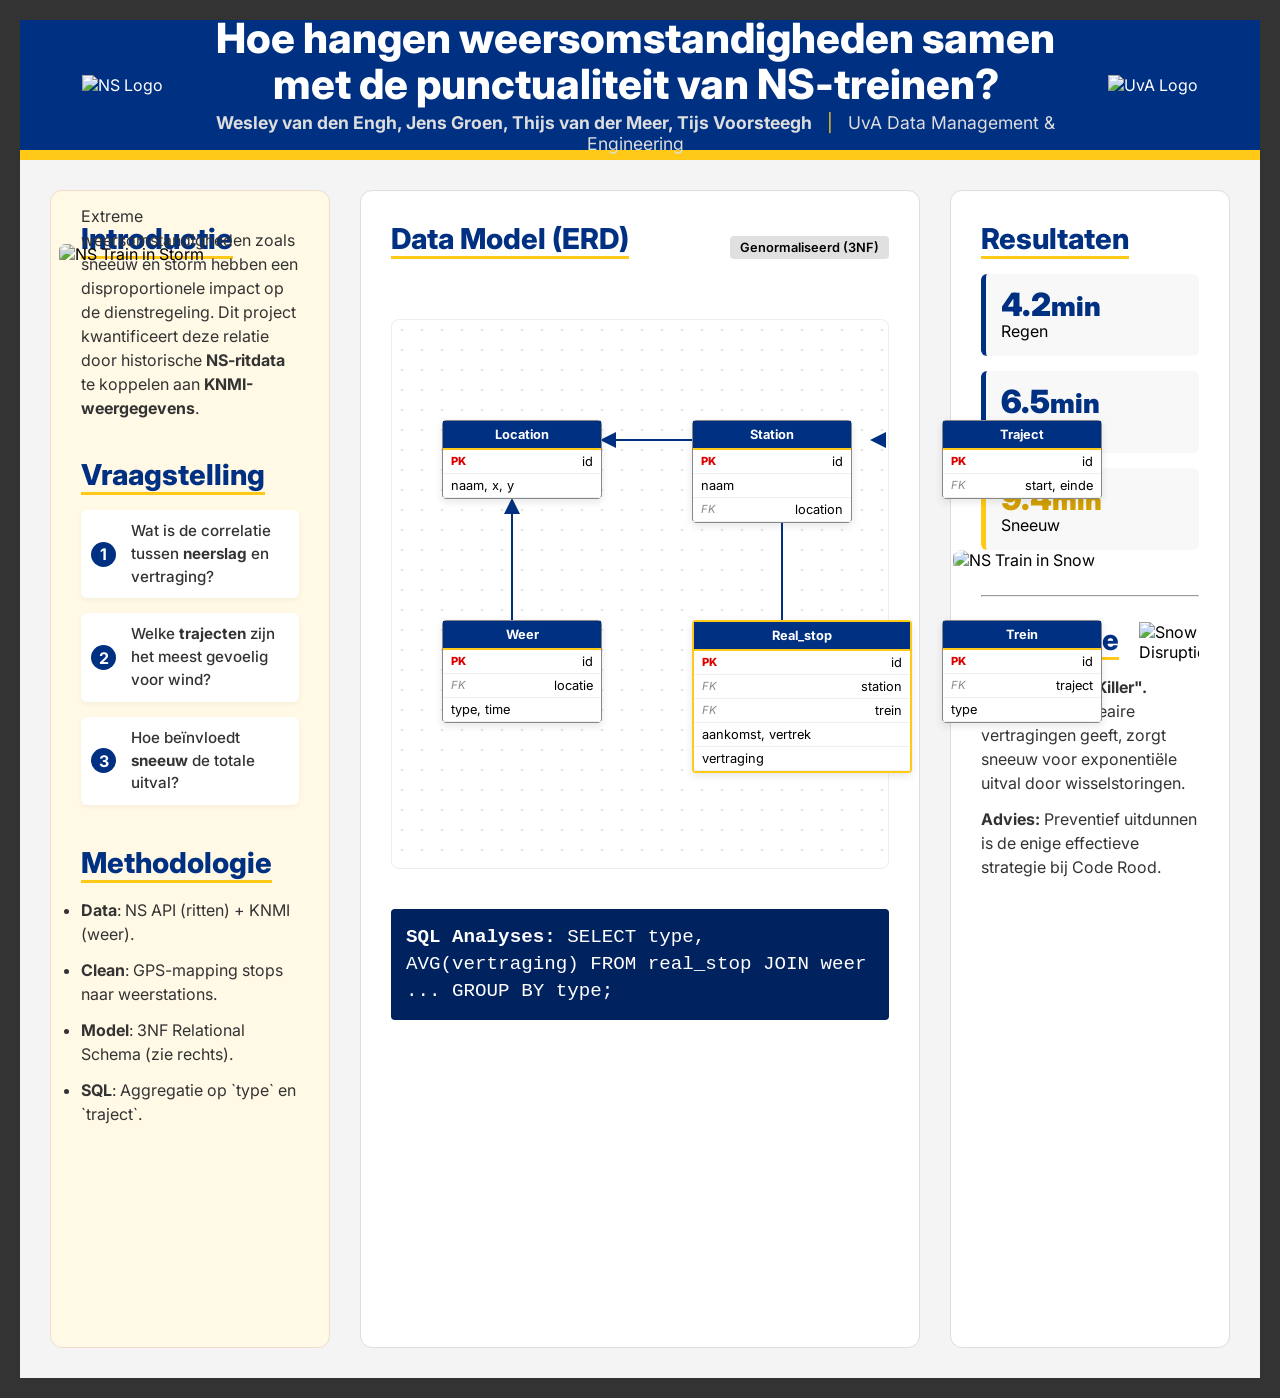
==== poster_v5.html @ eb844a65 "feat: Add initial NS punctuality poster (v5) with associated HTML, CSS, images, and GitHub Pages dep" ====
<!DOCTYPE html>
<html lang="nl">

<head>
    <title>NS Punctualiteit Poster V5 (Perfect)</title>
    <meta charset="UTF-8" />
    <meta name="viewport" content="width=device-width, initial-scale=1.0" />
    <meta name="robots" content="index,follow">
    <meta name="generator" content="GrapesJS Studio">
    <link rel="stylesheet" href="style_v5.css" />
    <link rel="preconnect" href="https://fonts.googleapis.com" />
    <link rel="preconnect" href="https://fonts.gstatic.com" crossorigin="" />
    <link href="https://fonts.googleapis.com/css2?family=Inter:wght@400;500;600;700;800;900&amp;display=swap"
        rel="stylesheet" />
</head>

<body id="ibody" class="gjs-t-body">
    <div class="poster-container" id="iebozi"><!-- HEADER (Compact 140px) -->
        <header class="poster-header" id="i165oh">
            <div class="header-inner" id="i4co4j">
                <div class="logo-area" id="ix5xnq">
                    <img src="ns logo wit.png" alt="NS Logo" style="height: 60px; width: auto;">
                </div>
                <div class="title-area" id="ijaf6h" style="flex: 1; text-align: center;">
                    <h1 id="i59tjm">Hoe hangen weersomstandigheden samen met de punctualiteit van NS-treinen?</h1>
                    <div class="authors" id="iinj3v">
                        <strong id="idc544">Wesley van den Engh, Jens Groen, Thijs van der Meer, Tijs
                            Voorsteegh</strong>
                        <span class="divider" id="it8x1i">|</span>
                        UvA Data Management &amp; Engineering
                    </div>
                </div>
                <div class="logo-area-right">
                    <img src="uva logo wit.png" alt="UvA Logo" style="height: 95px; width: auto;">
                </div>
            </div>
        </header><!-- MAIN GRID (12 Columns) -->
        <main class="content-grid" id="i6zrpr"><!-- LEFT COLUMN (Intro & Qs) -->
            <div class="col-left theme-cream" id="i4kztu">
                <section class="section-intro" id="i0kz2r">
                    <h2 id="iphhjd">Introductie</h2>
                    <img src="header_viz.png" alt="NS Train in Storm"
                        style="width: 120%; margin: -30px 0 -60px -10%; border-radius: 6px; mix-blend-mode: multiply; display: block;">
                    <p id="ibplkp">
                        Extreme weersomstandigheden zoals sneeuw en storm hebben een disproportionele impact op de
                        dienstregeling.
                        Dit project kwantificeert deze relatie door historische <strong id="ik41ry">NS-ritdata</strong>
                        te koppelen
                        aan <strong id="iflnis">KNMI-weergegevens</strong>.
                    </p>
                </section>
                <section class="section-questions" id="ifqhbr">
                    <h2 id="iquelm">Vraagstelling</h2>
                    <div class="q-list" id="iv0a2s">
                        <div class="q-item" id="idq02r">
                            <span class="q-badge" id="i4v9b4">1</span>
                            <p id="i2laio">Wat is de correlatie tussen <strong id="indpdh">neerslag</strong> en
                                vertraging?</p>
                        </div>
                        <div class="q-item" id="i0a3zn">
                            <span class="q-badge" id="i7q2hf">2</span>
                            <p id="ip3gyn">Welke <strong id="ivfgai">trajecten</strong> zijn het meest gevoelig voor
                                wind?</p>
                        </div>
                        <div class="q-item" id="ikbr3p">
                            <span class="q-badge" id="ihit8l">3</span>
                            <p id="ih9c2a">Hoe beïnvloedt <strong id="itdqfd">sneeuw</strong> de totale uitval?</p>
                        </div>
                    </div>
                </section>
                <section class="section-methods" id="iiashw">
                    <h2 id="icwb0k">Methodologie</h2>
                    <ul class="method-steps" id="iol0ii">
                        <li id="it79hl">
                            <strong id="in3hyl">Data</strong>: NS API (ritten) + KNMI (weer).
                        </li>
                        <li id="i25z2m">
                            <strong id="ib4r9h">Clean</strong>: GPS-mapping stops naar weerstations.
                        </li>
                        <li id="i9gk7u">
                            <strong id="ivbn16">Model</strong>: 3NF Relational Schema (zie rechts).
                        </li>
                        <li id="ij147t">
                            <strong id="iy8ryc">SQL</strong>: Aggregatie op `type` en `traject`.
                        </li>
                    </ul>
                </section>
            </div><!-- CENTER COLUMN (Native ERD - Reorganized) -->
            <div class="col-center theme-white erd-wrapper" id="i9kh28">
                <div class="erd-header" id="ib1dej">
                    <h2 id="i619ug">Data Model (ERD)</h2>
                    <span class="badge" id="iylq1h">Genormaliseerd (3NF)</span>
                </div>
                <div class="erd-canvas" id="i6p9lw">
                    <!-- TABLES (Topologically Sorted for V5) --><!-- COLUMN 1: Environment -->
                    <div class="db-table pos-location" id="imzcxq">
                        <div class="db-head" id="ijz1ko">Location</div>
                        <div class="db-row" id="ieo3nr">
                            <span class="pk" id="i2s9yg">PK</span> id
                        </div>
                        <div class="db-row" id="i0p5ex">naam, x, y</div>
                    </div>
                    <div class="db-table pos-weer" id="irf6g9">
                        <div class="db-head" id="iat4nl">Weer</div>
                        <div class="db-row" id="ia05j9">
                            <span class="pk" id="i6vl9x">PK</span> id
                        </div>
                        <div class="db-row" id="ifjst7">
                            <span class="fk" id="i3yp2u">FK</span> locatie
                        </div>
                        <div class="db-row" id="ivfs3w">type, time</div>
                    </div><!-- COLUMN 2: Infrastructure -->
                    <div class="db-table pos-station" id="i8b4rq">
                        <div class="db-head" id="ir6gvj">Station</div>
                        <div class="db-row" id="i0k1vk">
                            <span class="pk" id="iwtcem">PK</span> id
                        </div>
                        <div class="db-row" id="iqco2y">naam</div>
                        <div class="db-row" id="i7sp4z">
                            <span class="fk" id="itj8dd">FK</span> location
                        </div>
                    </div>
                    <div class="db-table pos-realstop" id="ikid7p">
                        <div class="db-head" id="i68mpi">Real_stop</div>
                        <div class="db-row" id="i4q5zf">
                            <span class="pk" id="ih8ojl">PK</span> id
                        </div>
                        <div class="db-row" id="i6gggn">
                            <span class="fk" id="i7lcjk">FK</span> station
                        </div>
                        <div class="db-row" id="i8pi9i">
                            <span class="fk" id="ixc5f7">FK</span> trein
                        </div>
                        <div class="db-row" id="itov5g">aankomst, vertrek</div>
                        <div class="db-row" id="ixu6en">vertraging</div>
                    </div><!-- COLUMN 3: Logistics -->
                    <div class="db-table pos-traject" id="ivg789">
                        <div class="db-head" id="iktiwj">Traject</div>
                        <div class="db-row" id="ikq9dg">
                            <span class="pk" id="iig0rs">PK</span> id
                        </div>
                        <div class="db-row" id="i84c63">
                            <span class="fk" id="i6bex4">FK</span> start, einde
                        </div>
                    </div>
                    <div class="db-table pos-trein" id="i0lf6h">
                        <div class="db-head" id="i6cwhg">Trein</div>
                        <div class="db-row" id="if8k9a">
                            <span class="pk" id="ihrvbf">PK</span> id
                        </div>
                        <div class="db-row" id="itwn0r">
                            <span class="fk" id="isml3n">FK</span> traject
                        </div>
                        <div class="db-row" id="iih4x7">type</div>
                    </div><!-- ORTHOGONAL CONNECTORS (V5) --><!-- 1:1 Pixel Mapping with CSS positions -->
                    <svg width="100%" height="100%" class="erd-svg" id="iydcxv">
                        <defs id="iplhz4">
                            <marker id="arrow" markerWidth="8" markerHeight="8" refX="7" refY="4" orient="auto">
                                <path d="M0,0 L0,8 L8,4 z" fill="#003082" id="icg04m"></path>
                            </marker>
                        </defs>
                        <path d="M 120 300 L 120 250 L 120 180" stroke="#003082" stroke-width="2" fill="none"
                            marker-end="url(#arrow)" id="iug8hu"></path>
                        <path d="M 300 120 L 255 120 L 210 120" stroke="#003082" stroke-width="2" fill="none"
                            marker-end="url(#arrow)" id="idstsp"></path>
                        <path d="M 390 300 L 390 240 L 390 180" stroke="#003082" stroke-width="2" fill="none"
                            marker-end="url(#arrow)" id="iujpsm"></path>
                        <path d="M 520 350 L 535 350 L 535 350 L 550 350" stroke="#003082" stroke-width="2" fill="none"
                            marker-end="url(#arrow)" id="i7xxfa"></path>
                        <path d="M 640 300 L 640 240 L 640 180" stroke="#003082" stroke-width="2" fill="none"
                            marker-end="url(#arrow)" id="i73jt7"></path>
                        <path d="M 550 120 L 515 120 L 480 120" stroke="#003082" stroke-width="2" stroke-dasharray="4,4"
                            fill="none" marker-end="url(#arrow)" id="ii979p"></path>
                    </svg>
                </div> <!-- End ERD Canvas -->
                <div class="sql-box" id="ijz3jg">
                    <strong id="i7axw1">SQL Analyses:</strong>
                    <code id="iwkacv">SELECT type, AVG(vertraging) FROM real_stop JOIN weer ... GROUP BY type;</code>
                </div>
            </div><!-- RIGHT COLUMN (Results) -->
            <div id="isrvw1" role="complementary" aria-label="Rechter kolom: resultaten en conclusie"
                class="col-right theme-white">
                <section id="idop7s" role="region" aria-labelledby="itply2" class="section-results">
                    <h2 id="itply2">Resultaten</h2>
                    <div id="ipv1dk" class="stats-grid">
                        <div id="imlw4k" class="stat-item">
                            <div id="ih6k0o" class="stat-val blue">4.2<small id="ib9kp3">min</small>
                            </div>
                            <div id="i5z89w" class="stat-label">Regen</div>
                        </div>
                        <div id="iml3uy" class="stat-item">
                            <div id="i5lj05" class="stat-val blue">6.5<small id="iws4cp">min</small>
                            </div>
                            <div id="iyhyic" class="stat-label">Storm</div>
                        </div>
                        <div id="ifjmhs" class="stat-item">
                            <div id="ivin1o" class="stat-val yellow">9.4<small id="i7fjoj">min</small>
                            </div>
                            <div id="ib4ffh" class="stat-label">Sneeuw</div>
                        </div>
                    </div>
                    <img src="footer_viz.png" alt="NS Train in Snow"
                        style="width: 100%; border-radius: 6px; margin-bottom: -105px; margin-left: -28.5px; margin-top: -50px; mix-blend-mode: multiply; mask-image: radial-gradient(ellipse at center, black 70%, transparent 100%); -webkit-mask-image: radial-gradient(ellipse at center, black 70%, transparent 100%);">
                </section>
                <hr aria-hidden="true" class="section-sep" id="ik705g" />
                <section id="i0u1h9" role="region" aria-labelledby="ifzh3f" class="section-conclusion">
                    <h2 id="ifzh3f">Conclusie</h2>
                    <img src="snow_icon.png" alt="Snow Disruption"
                        style="width: 60px; float: right; margin-left: 10px; margin-bottom: 5px;">
                    <p id="i8s6fl">
                        <strong id="iincqs">Sneeuw is de "Killer".</strong> Terwijl regen lineaire vertragingen geeft,
                        zorgt sneeuw
                        voor exponentiële uitval door wisselstoringen.
                    </p>
                    <p id="izcbnh">
                        <strong id="ieqrkg">Advies:</strong> Preventief uitdunnen is de enige effectieve strategie bij
                        Code Rood.
                    </p>
                </section>
            </div>
        </main>
    </div>
</body>

</html>
---- style_v5.css ----
/* RESET */
* {
    box-sizing: border-box;
    margin: 0;
    padding: 0;
}

:root {
    --ns-blue: #003082;
    --ns-yellow: #FFC917;
    --cream: #FFF9E6;
    --white: #FFFFFF;
    --text: #111111;
    --grey-light: #F4F4F4;
}

body {
    background: #333;
    font-family: 'Inter', sans-serif;
    display: flex;
    justify-content: center;
    padding: 20px;
}

/* A0 CONTAINER (Fixed Pixel Equivalent) */
.poster-container {
    width: 1920px;
    height: 1358px;
    /* A0 Aspect Ratio */
    background: white;
    display: flex;
    flex-direction: column;
    overflow: hidden;
    /* Strict containment */
}

/* COMPACT HEADER (140px) */
.poster-header {
    height: 140px;
    background: var(--ns-blue);
    color: white;
    border-bottom: 10px solid var(--ns-yellow);
    display: flex;
    align-items: center;
    justify-content: center;
}

.header-inner {
    width: 90%;
    display: flex;
    align-items: center;
    gap: 40px;
}

.ns-logo {
    width: 80px;
    height: 80px;
}

.title-area h1 {
    font-size: 2.6rem;
    font-weight: 800;
    line-height: 1.1;
    margin-bottom: 5px;
}

.authors {
    font-size: 1.1rem;
    color: #DDD;
}

.divider {
    color: var(--ns-yellow);
    margin: 0 10px;
}

/* MAIN GRID (3 Columns) */
.content-grid {
    flex: 1;
    display: grid;
    grid-template-columns: 1fr 2fr 1fr;
    /* Use fr to handle gap subtraction automatically */
    gap: 30px;
    padding: 30px;
    background: var(--grey-light);
}

/* COLUMNS */
.col-left,
.col-center,
.col-right {
    display: flex;
    flex-direction: column;
    gap: 25px;
}

.col-left {
    background: var(--cream);
    padding: 30px;
    border-radius: 12px;
    border: 1px solid #EEDDCC;
}

.col-center {
    background: white;
    padding: 30px;
    border-radius: 12px;
    border: 1px solid #DDD;
}

.col-right {
    background: white;
    padding: 30px;
    border-radius: 12px;
    border: 1px solid #DDD;
}

/* TYPOGRAPHY COMPACT */
h2 {
    color: var(--ns-blue);
    font-size: 1.8rem;
    font-weight: 800;
    margin-bottom: 15px;
    border-bottom: 3px solid var(--ns-yellow);
    display: inline-block;
}

p,
li {
    font-size: 1rem;
    line-height: 1.5;
    color: #333;
    margin-bottom: 12px;
}

/* QUESTION LIST */
.q-item {
    display: flex;
    gap: 15px;
    margin-bottom: 15px;
    align-items: center;
    background: white;
    padding: 10px;
    border-radius: 6px;
    box-shadow: 0 2px 5px rgba(0, 0, 0, 0.05);
}

.q-badge {
    background: var(--ns-blue);
    color: white;
    font-weight: bold;
    width: 25px;
    height: 25px;
    display: flex;
    align-items: center;
    justify-content: center;
    border-radius: 50%;
    flex-shrink: 0;
}

.q-item p {
    margin: 0;
    font-size: 0.95rem;
    font-weight: 500;
}

/* NATIVE ERD (V5 Topology) */
.erd-wrapper {
    /* Removed flex: 1 to prevent excessive height */
    display: flex;
    flex-direction: column;
}

.erd-header {
    display: flex;
    justify-content: space-between;
    align-items: center;
    margin-bottom: 20px;
}

.badge {
    background: #E0E0E0;
    padding: 4px 10px;
    border-radius: 4px;
    font-size: 0.8rem;
    font-weight: 600;
}

.erd-canvas {
    position: relative;
    border: 1px solid #EEE;
    border-radius: 8px;
    background-image: radial-gradient(#E0E0E0 1px, transparent 1px);
    background-size: 20px 20px;
    height: 550px;
    /* Adjusted to fit content (~460px) + padding */
}

/* DB TABLES (Compact) */
.db-table {
    position: absolute;
    background: white;
    border: 1px solid #888;
    border-radius: 4px;
    box-shadow: 0 3px 8px rgba(0, 0, 0, 0.1);
    width: 160px;
    /* Narrower */
    font-size: 0.8rem;
    z-index: 2;
}

.chart-simple {
    height: 150px;
    background: #F4F4F4;
    border-radius: 6px;
    border: 1px dashed #CCC;
    margin-top: 20px;
    display: flex;
    align-items: center;
    justify-content: center;
    color: #888;
    font-size: 0.9rem;
}

.chart-simple::after {
    content: "Visualisatie hier";
}

.db-head {
    background: var(--ns-blue);
    color: white;
    padding: 6px;
    font-weight: 700;
    text-align: center;
    border-bottom: 2px solid var(--ns-yellow);
}

.db-row {
    padding: 4px 8px;
    border-bottom: 1px solid #F0F0F0;
    display: flex;
    justify-content: space-between;
}

.pk {
    color: #D00;
    font-weight: 800;
    font-size: 0.7rem;
}

.fk {
    color: #888;
    font-style: italic;
    font-size: 0.7rem;
}

/* ERD COORDINATES (Optimized) */
/* Col 1 */
.pos-location {
    top: 100px;
    left: 50px;
}

.pos-weer {
    top: 300px;
    left: 50px;
}

/* Col 2 */
.pos-station {
    top: 100px;
    left: 300px;
}

.pos-realstop {
    top: 300px;
    left: 300px;
    width: 220px;
    border: 2px solid var(--ns-yellow);
}

/* Col 3 */
.pos-traject {
    top: 100px;
    left: 550px;
}

.pos-trein {
    top: 300px;
    left: 550px;
}

/* SVG */
.erd-svg {
    position: absolute;
    top: 0;
    left: 0;
    z-index: 1;
    pointer-events: none;
}

.sql-box {
    margin-top: 15px;
    background: #00225E;
    color: #FFF;
    padding: 15px;
    border-radius: 4px;
    font-size: 1.2rem;
    /* Increased from 0.8rem */
    font-family: monospace;
    line-height: 1.4;
}

/* STATS */
.stats-grid {
    display: grid;
    grid-template-columns: 1fr;
    gap: 15px;
}

.stat-item {
    background: #F8F8F8;
    padding: 15px;
    border-radius: 6px;
    border-left: 5px solid #CCC;
}

.stat-val {
    font-size: 2rem;
    font-weight: 900;
    line-height: 1;
}

.stat-val.blue {
    color: var(--ns-blue);
    border-color: var(--ns-blue);
}

.stat-val.yellow {
    color: #D4A000;
}

.stat-item:nth-child(1) {
    border-color: var(--ns-blue);
}

.stat-item:nth-child(2) {
    border-color: var(--ns-blue);
}

.stat-item:nth-child(3) {
    border-color: var(--ns-yellow);
}

.bar-group {
    margin-top: 20px;
}

.bar {
    height: 10px;
    background: #CCC;
    border-radius: 5px;
    margin-top: 5px;
}

.bar.alert {
    background: #D00;
}

.footer-mini {
    margin-top: auto;
    font-size: 0.8rem;
    color: #AAA;
    text-transform: uppercase;
    text-align: right;
}@media print { @page { size: 1920px 1358px; margin: 0; } body { margin: 0; padding: 0; background: white; width: 1920px; height: 1358px; overflow: hidden; -webkit-print-color-adjust: exact; print-color-adjust: exact; } .poster-container { margin: 0; border: none; width: 100%; height: 100%; box-shadow: none; page-break-inside: avoid; } }
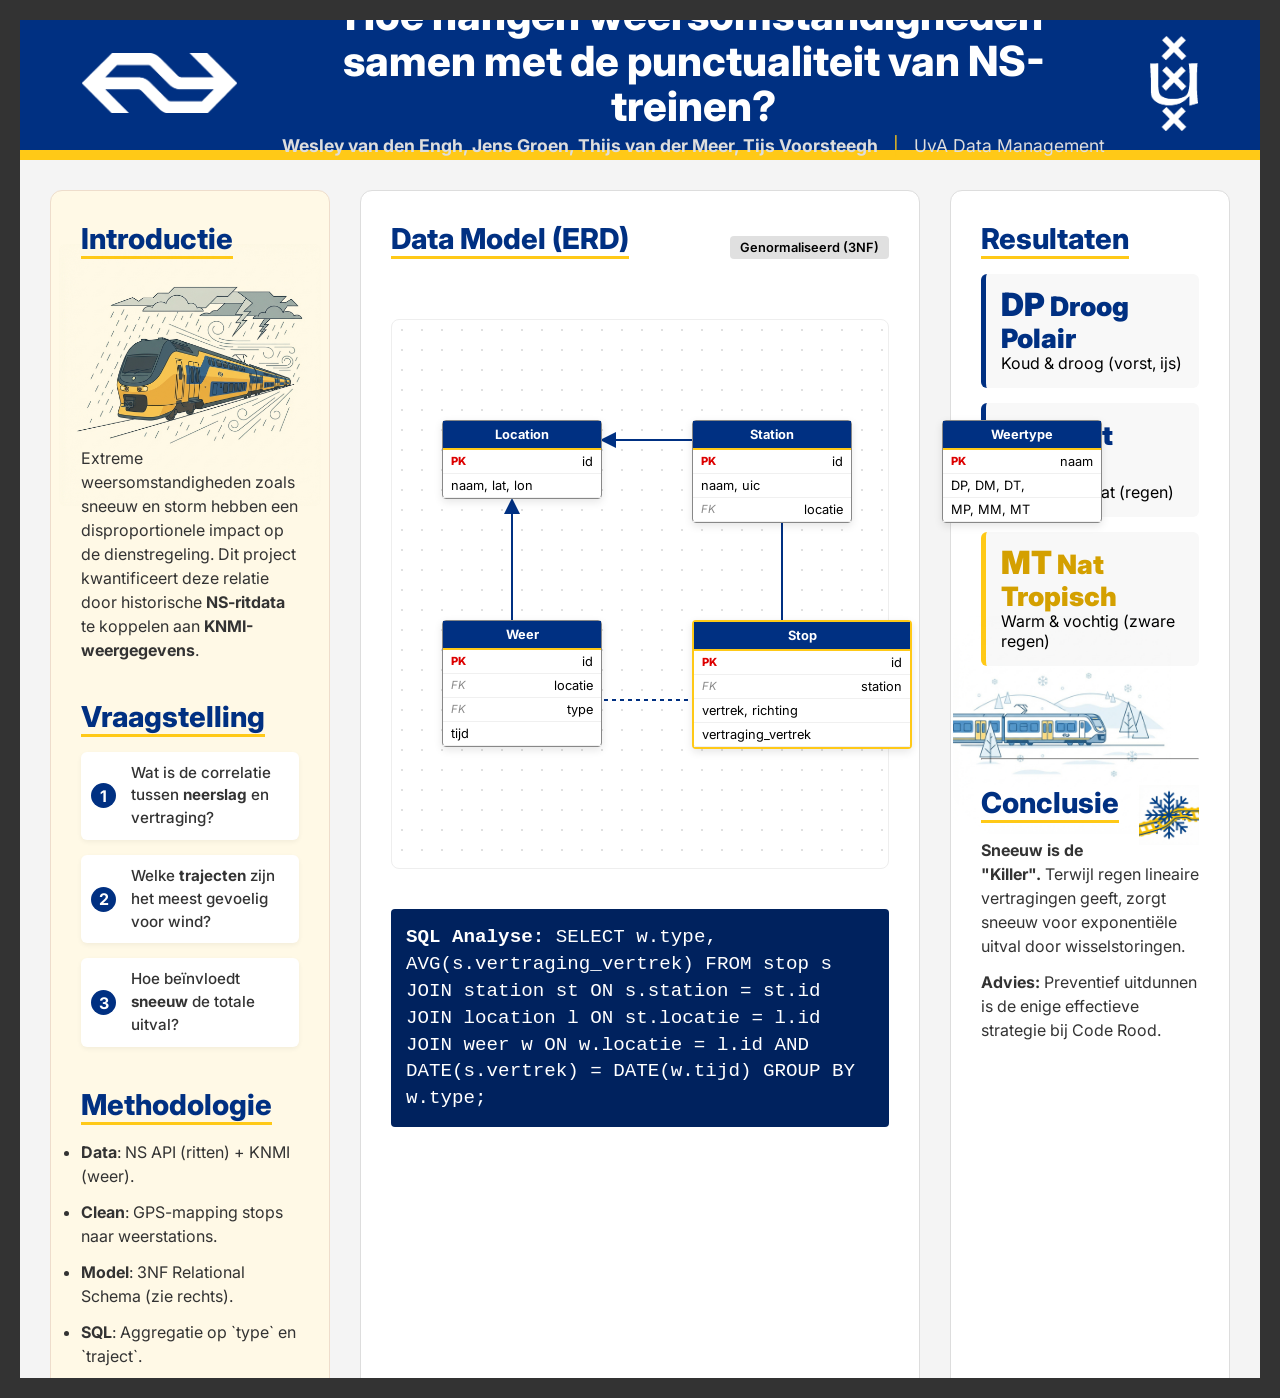
==== commit 31f4c7ff: "Add README, .gitignore, fix NS.py bugs, update poster ERD/SQL/stats, remove unnecessary files Agent-" ====
--- a/poster_v5.html
+++ b/poster_v5.html
@@ -2,7 +2,7 @@
 <html lang="nl">
 
 <head>
-    <title>NS Punctualiteit Poster V5 (Perfect)</title>
+    <title>NS Punctualiteit Poster</title>
     <meta charset="UTF-8" />
     <meta name="viewport" content="width=device-width, initial-scale=1.0" />
     <meta name="robots" content="index,follow">
@@ -92,13 +92,14 @@
                     <span class="badge" id="iylq1h">Genormaliseerd (3NF)</span>
                 </div>
                 <div class="erd-canvas" id="i6p9lw">
-                    <!-- TABLES (Topologically Sorted for V5) --><!-- COLUMN 1: Environment -->
+                    <!-- TABLES (Actual DB schema: location, station, stop, weer, weertype) -->
+                    <!-- COLUMN 1: Environment -->
                     <div class="db-table pos-location" id="imzcxq">
                         <div class="db-head" id="ijz1ko">Location</div>
                         <div class="db-row" id="ieo3nr">
                             <span class="pk" id="i2s9yg">PK</span> id
                         </div>
-                        <div class="db-row" id="i0p5ex">naam, x, y</div>
+                        <div class="db-row" id="i0p5ex">naam, lat, lon</div>
                     </div>
                     <div class="db-table pos-weer" id="irf6g9">
                         <div class="db-head" id="iat4nl">Weer</div>
@@ -108,74 +109,63 @@
                         <div class="db-row" id="ifjst7">
                             <span class="fk" id="i3yp2u">FK</span> locatie
                         </div>
-                        <div class="db-row" id="ivfs3w">type, time</div>
+                        <div class="db-row" id="ivfs3w">
+                            <span class="fk" id="i3yp2v">FK</span> type
+                        </div>
+                        <div class="db-row">tijd</div>
                     </div><!-- COLUMN 2: Infrastructure -->
                     <div class="db-table pos-station" id="i8b4rq">
                         <div class="db-head" id="ir6gvj">Station</div>
                         <div class="db-row" id="i0k1vk">
                             <span class="pk" id="iwtcem">PK</span> id
                         </div>
-                        <div class="db-row" id="iqco2y">naam</div>
+                        <div class="db-row" id="iqco2y">naam, uic</div>
                         <div class="db-row" id="i7sp4z">
-                            <span class="fk" id="itj8dd">FK</span> location
+                            <span class="fk" id="itj8dd">FK</span> locatie
                         </div>
                     </div>
                     <div class="db-table pos-realstop" id="ikid7p">
-                        <div class="db-head" id="i68mpi">Real_stop</div>
+                        <div class="db-head" id="i68mpi">Stop</div>
                         <div class="db-row" id="i4q5zf">
                             <span class="pk" id="ih8ojl">PK</span> id
                         </div>
                         <div class="db-row" id="i6gggn">
                             <span class="fk" id="i7lcjk">FK</span> station
                         </div>
-                        <div class="db-row" id="i8pi9i">
-                            <span class="fk" id="ixc5f7">FK</span> trein
-                        </div>
-                        <div class="db-row" id="itov5g">aankomst, vertrek</div>
-                        <div class="db-row" id="ixu6en">vertraging</div>
-                    </div><!-- COLUMN 3: Logistics -->
-                    <div class="db-table pos-traject" id="ivg789">
-                        <div class="db-head" id="iktiwj">Traject</div>
-                        <div class="db-row" id="ikq9dg">
-                            <span class="pk" id="iig0rs">PK</span> id
-                        </div>
-                        <div class="db-row" id="i84c63">
-                            <span class="fk" id="i6bex4">FK</span> start, einde
-                        </div>
-                    </div>
+                        <div class="db-row" id="itov5g">vertrek, richting</div>
+                        <div class="db-row" id="ixu6en">vertraging_vertrek</div>
+                    </div><!-- COLUMN 3: Classification -->
                     <div class="db-table pos-trein" id="i0lf6h">
-                        <div class="db-head" id="i6cwhg">Trein</div>
+                        <div class="db-head" id="i6cwhg">Weertype</div>
                         <div class="db-row" id="if8k9a">
-                            <span class="pk" id="ihrvbf">PK</span> id
-                        </div>
-                        <div class="db-row" id="itwn0r">
-                            <span class="fk" id="isml3n">FK</span> traject
-                        </div>
-                        <div class="db-row" id="iih4x7">type</div>
-                    </div><!-- ORTHOGONAL CONNECTORS (V5) --><!-- 1:1 Pixel Mapping with CSS positions -->
+                            <span class="pk" id="ihrvbf">PK</span> naam
+                        </div>
+                        <div class="db-row" id="iih4x7">DP, DM, DT,</div>
+                        <div class="db-row">MP, MM, MT</div>
+                    </div><!-- ORTHOGONAL CONNECTORS -->
                     <svg width="100%" height="100%" class="erd-svg" id="iydcxv">
                         <defs id="iplhz4">
                             <marker id="arrow" markerWidth="8" markerHeight="8" refX="7" refY="4" orient="auto">
                                 <path d="M0,0 L0,8 L8,4 z" fill="#003082" id="icg04m"></path>
                             </marker>
                         </defs>
+                        <!-- Weer.locatie -> Location -->
                         <path d="M 120 300 L 120 250 L 120 180" stroke="#003082" stroke-width="2" fill="none"
                             marker-end="url(#arrow)" id="iug8hu"></path>
+                        <!-- Station.locatie -> Location -->
                         <path d="M 300 120 L 255 120 L 210 120" stroke="#003082" stroke-width="2" fill="none"
                             marker-end="url(#arrow)" id="idstsp"></path>
+                        <!-- Stop.station -> Station -->
                         <path d="M 390 300 L 390 240 L 390 180" stroke="#003082" stroke-width="2" fill="none"
                             marker-end="url(#arrow)" id="iujpsm"></path>
-                        <path d="M 520 350 L 535 350 L 535 350 L 550 350" stroke="#003082" stroke-width="2" fill="none"
-                            marker-end="url(#arrow)" id="i7xxfa"></path>
-                        <path d="M 640 300 L 640 240 L 640 180" stroke="#003082" stroke-width="2" fill="none"
-                            marker-end="url(#arrow)" id="i73jt7"></path>
-                        <path d="M 550 120 L 515 120 L 480 120" stroke="#003082" stroke-width="2" stroke-dasharray="4,4"
+                        <!-- Weer.type -> Weertype -->
+                        <path d="M 180 380 L 530 380 L 530 330" stroke="#003082" stroke-width="2" stroke-dasharray="4,4"
                             fill="none" marker-end="url(#arrow)" id="ii979p"></path>
                     </svg>
                 </div> <!-- End ERD Canvas -->
                 <div class="sql-box" id="ijz3jg">
-                    <strong id="i7axw1">SQL Analyses:</strong>
-                    <code id="iwkacv">SELECT type, AVG(vertraging) FROM real_stop JOIN weer ... GROUP BY type;</code>
+                    <strong id="i7axw1">SQL Analyse:</strong>
+                    <code id="iwkacv">SELECT w.type, AVG(s.vertraging_vertrek) FROM stop s JOIN station st ON s.station = st.id JOIN location l ON st.locatie = l.id JOIN weer w ON w.locatie = l.id AND DATE(s.vertrek) = DATE(w.tijd) GROUP BY w.type;</code>
                 </div>
             </div><!-- RIGHT COLUMN (Results) -->
             <div id="isrvw1" role="complementary" aria-label="Rechter kolom: resultaten en conclusie"
@@ -184,19 +174,19 @@
                     <h2 id="itply2">Resultaten</h2>
                     <div id="ipv1dk" class="stats-grid">
                         <div id="imlw4k" class="stat-item">
-                            <div id="ih6k0o" class="stat-val blue">4.2<small id="ib9kp3">min</small>
+                            <div id="ih6k0o" class="stat-val blue">DP<small id="ib9kp3"> Droog Polair</small>
                             </div>
-                            <div id="i5z89w" class="stat-label">Regen</div>
+                            <div id="i5z89w" class="stat-label">Koud &amp; droog (vorst, ijs)</div>
                         </div>
                         <div id="iml3uy" class="stat-item">
-                            <div id="i5lj05" class="stat-val blue">6.5<small id="iws4cp">min</small>
+                            <div id="i5lj05" class="stat-val blue">MM<small id="iws4cp"> Nat Matig</small>
                             </div>
-                            <div id="iyhyic" class="stat-label">Storm</div>
+                            <div id="iyhyic" class="stat-label">Gematigd &amp; nat (regen)</div>
                         </div>
                         <div id="ifjmhs" class="stat-item">
-                            <div id="ivin1o" class="stat-val yellow">9.4<small id="i7fjoj">min</small>
+                            <div id="ivin1o" class="stat-val yellow">MT<small id="i7fjoj"> Nat Tropisch</small>
                             </div>
-                            <div id="ib4ffh" class="stat-label">Sneeuw</div>
+                            <div id="ib4ffh" class="stat-label">Warm &amp; vochtig (zware regen)</div>
                         </div>
                     </div>
                     <img src="footer_viz.png" alt="NS Train in Snow"
--- a/style_v5.css
+++ b/style_v5.css
@@ -209,23 +209,6 @@
     z-index: 2;
 }
 
-.chart-simple {
-    height: 150px;
-    background: #F4F4F4;
-    border-radius: 6px;
-    border: 1px dashed #CCC;
-    margin-top: 20px;
-    display: flex;
-    align-items: center;
-    justify-content: center;
-    color: #888;
-    font-size: 0.9rem;
-}
-
-.chart-simple::after {
-    content: "Visualisatie hier";
-}
-
 .db-head {
     background: var(--ns-blue);
     color: white;
@@ -280,13 +263,8 @@
 }
 
 /* Col 3 */
-.pos-traject {
+.pos-trein {
     top: 100px;
-    left: 550px;
-}
-
-.pos-trein {
-    top: 300px;
     left: 550px;
 }
 
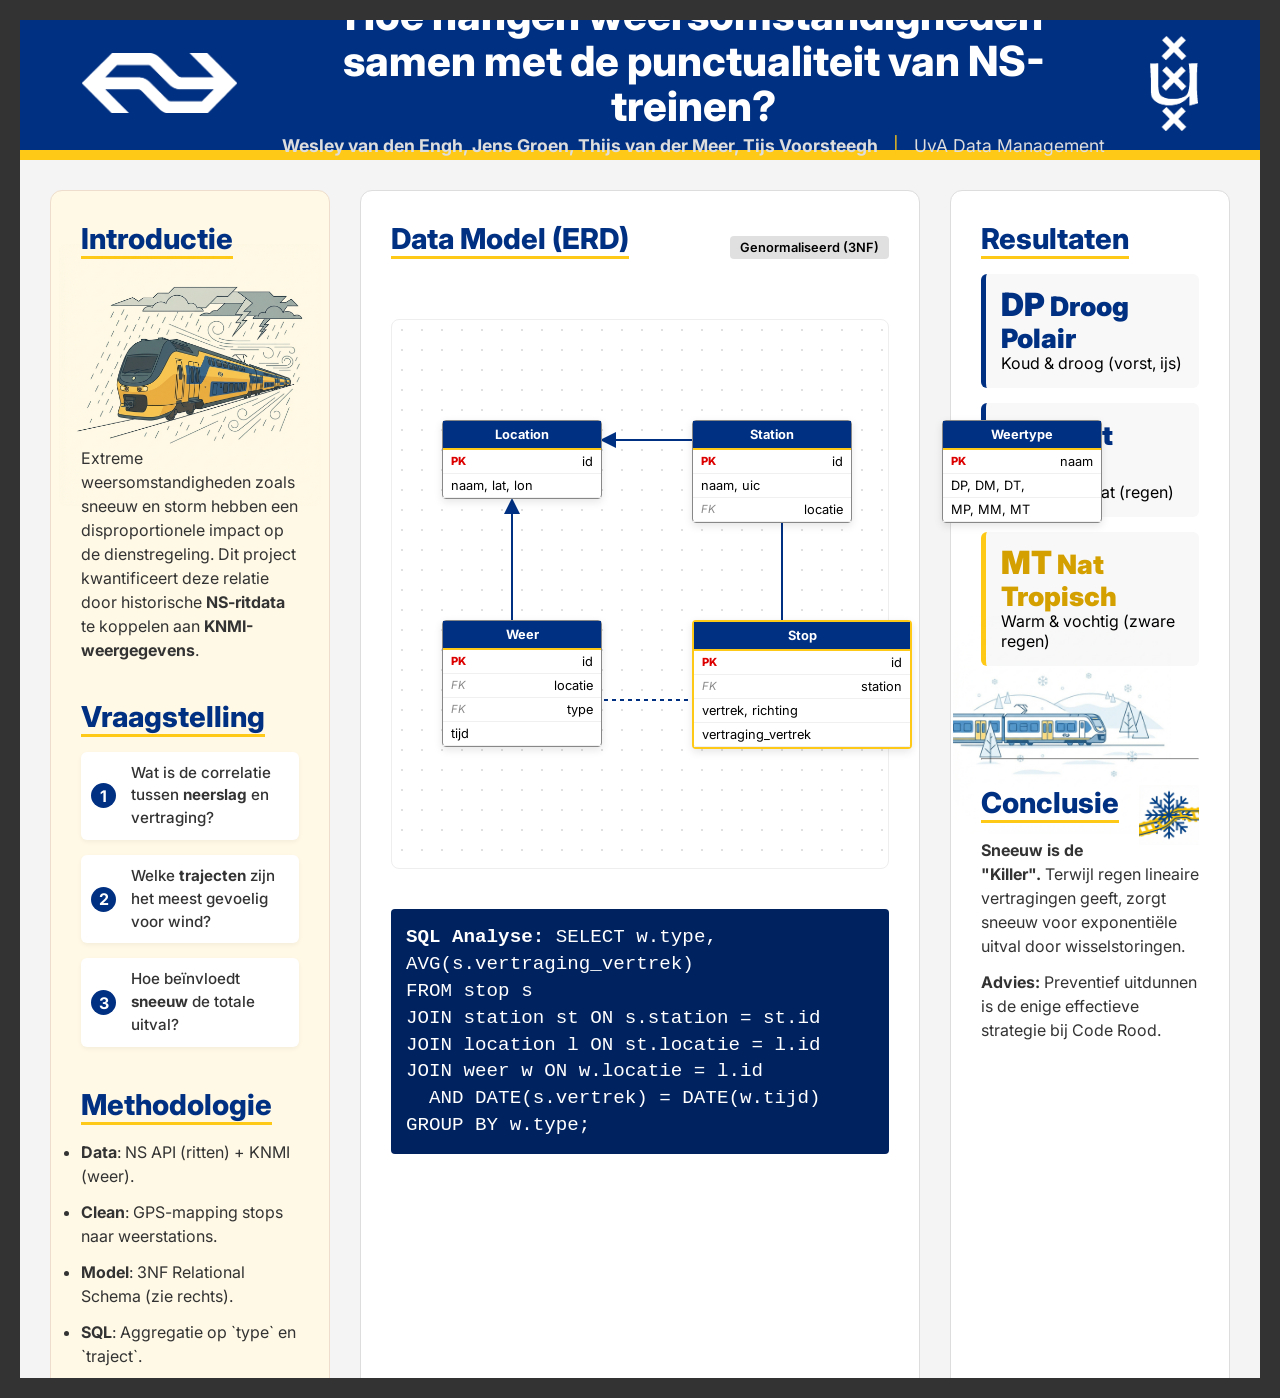
==== commit 4a7d46f9: "Fix notebook bugs (cb.close, test_data undefined, spelling), fix NS.py typo, format poster SQL Agent" ====
--- a/poster_v5.html
+++ b/poster_v5.html
@@ -165,7 +165,7 @@
                 </div> <!-- End ERD Canvas -->
                 <div class="sql-box" id="ijz3jg">
                     <strong id="i7axw1">SQL Analyse:</strong>
-                    <code id="iwkacv">SELECT w.type, AVG(s.vertraging_vertrek) FROM stop s JOIN station st ON s.station = st.id JOIN location l ON st.locatie = l.id JOIN weer w ON w.locatie = l.id AND DATE(s.vertrek) = DATE(w.tijd) GROUP BY w.type;</code>
+                    <code id="iwkacv">SELECT w.type, AVG(s.vertraging_vertrek)<br>FROM stop s<br>JOIN station st ON s.station = st.id<br>JOIN location l ON st.locatie = l.id<br>JOIN weer w ON w.locatie = l.id<br>&nbsp;&nbsp;AND DATE(s.vertrek) = DATE(w.tijd)<br>GROUP BY w.type;</code>
                 </div>
             </div><!-- RIGHT COLUMN (Results) -->
             <div id="isrvw1" role="complementary" aria-label="Rechter kolom: resultaten en conclusie"
